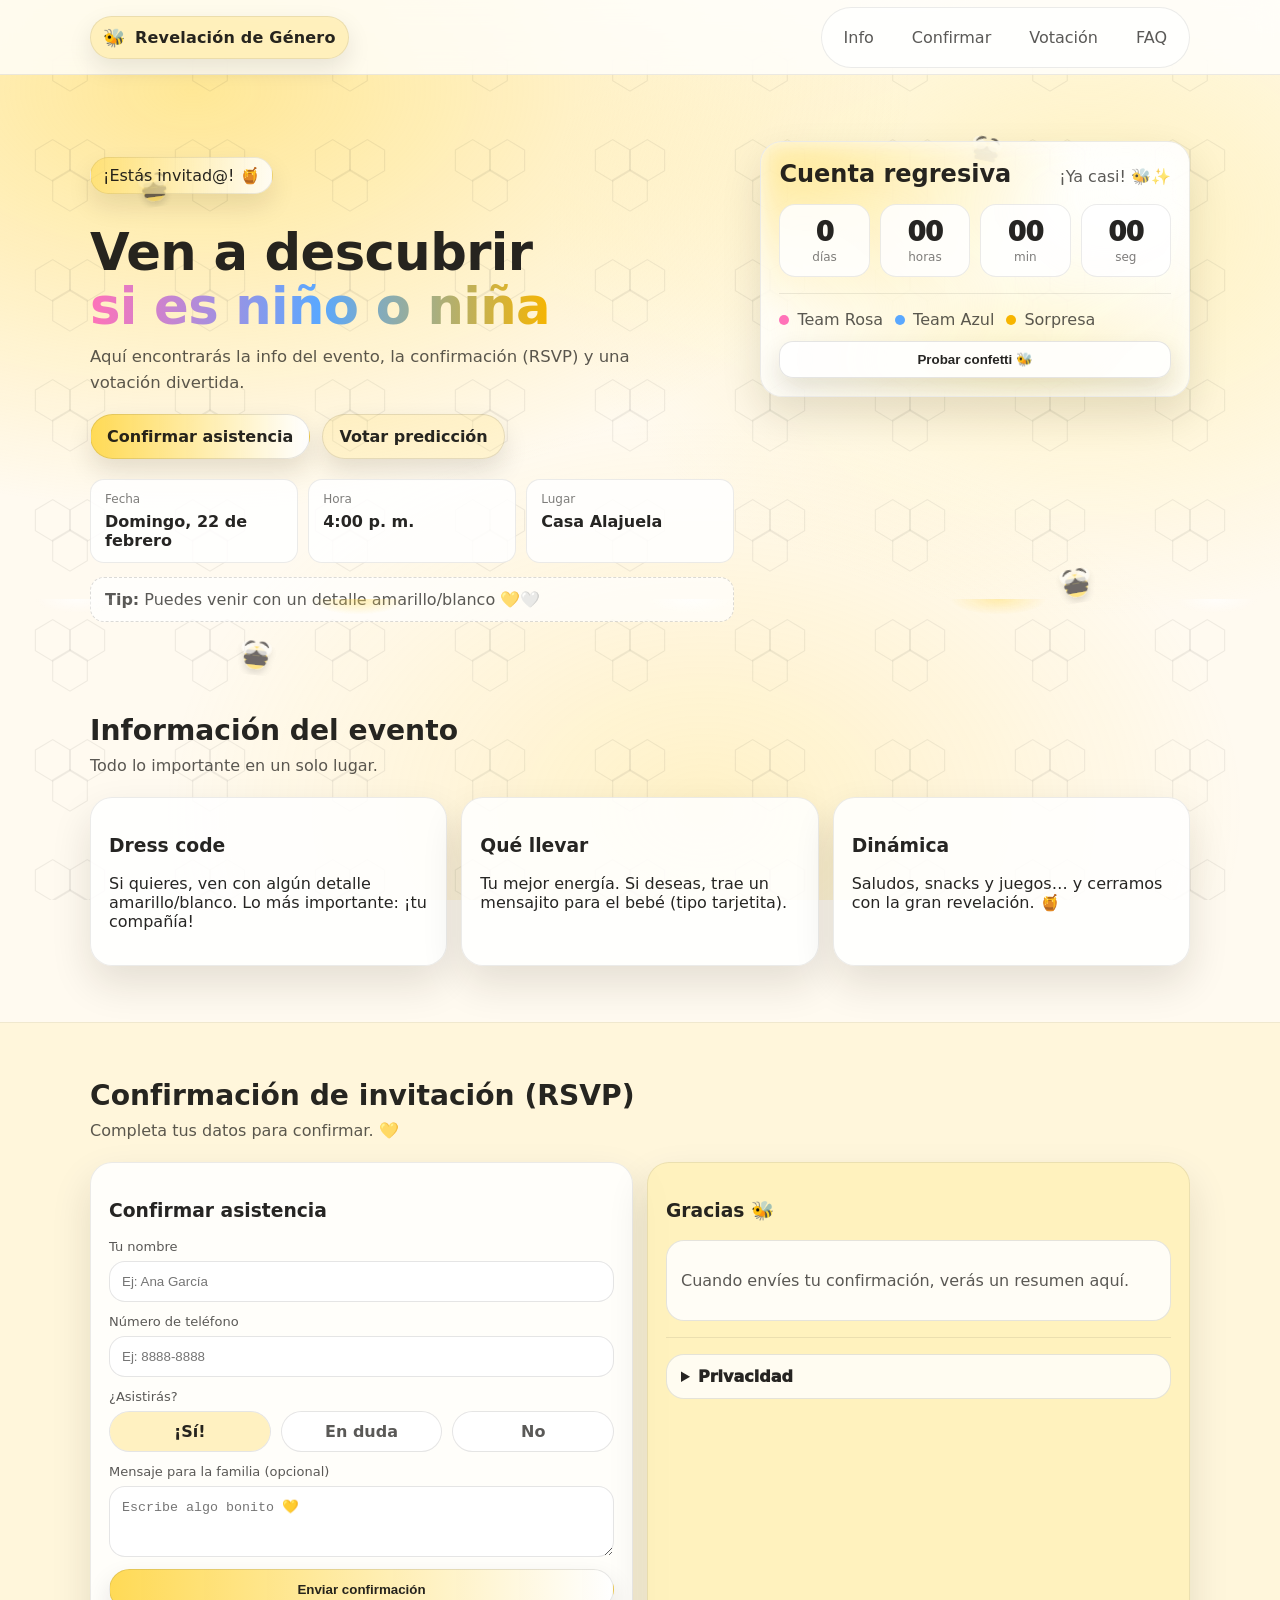
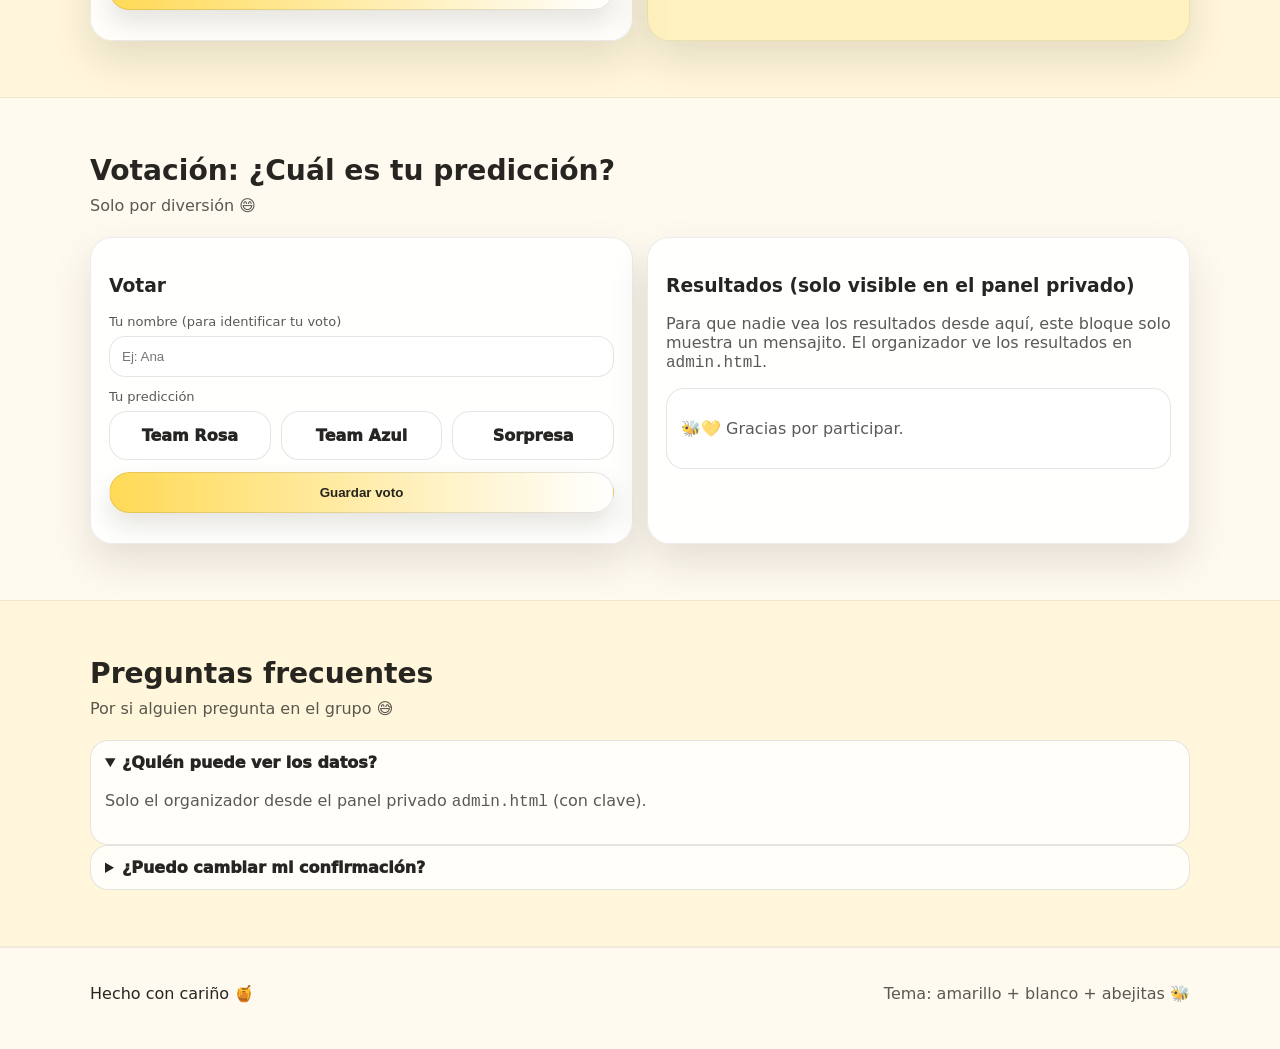
==== index.html @ 45ffe8d9 "1" ====
<!doctype html>
<html lang="es">
<head>
  <meta charset="utf-8" />
  <meta name="viewport" content="width=device-width, initial-scale=1" />
  <title>Revelación de Género 🐝</title>
  <meta name="description" content="Invitación, información, confirmación (RSVP) y votación para la revelación de género." />
  <link rel="stylesheet" href="css/styles.css" />
  <meta name="theme-color" content="#FFD84D" />
</head>
<body>
  <div class="bg" aria-hidden="true">
    <div class="bg__honey"></div>
    <div class="bg__pattern"></div>
    <div class="bg__bees">
      <span class="bee bee--1" aria-hidden="true"></span>
      <span class="bee bee--2" aria-hidden="true"></span>
      <span class="bee bee--3" aria-hidden="true"></span>
      <span class="bee bee--4" aria-hidden="true"></span>
    </div>
  </div>

  <header class="topbar">
    <div class="container topbar__inner">
      <a class="brand" href="#inicio" aria-label="Ir al inicio">
        <span class="brand__mark">🐝</span>
        <span class="brand__text">Revelación de Género</span>
      </a>

      <nav class="nav">
        <a href="#info">Info</a>
        <a href="#rsvp">Confirmar</a>
        <a href="#vota">Votación</a>
        <a href="#preguntas">FAQ</a>
      </nav>

      <button class="icon-btn" id="menuBtn" aria-label="Abrir menú" aria-expanded="false">
        <span class="icon-btn__bar"></span>
        <span class="icon-btn__bar"></span>
        <span class="icon-btn__bar"></span>
      </button>
    </div>

    <div class="mobile-nav" id="mobileNav" hidden>
      <div class="container mobile-nav__inner">
        <a href="#info">Info</a>
        <a href="#rsvp">Confirmar</a>
        <a href="#vota">Votación</a>
        <a href="#preguntas">FAQ</a>
      </div>
    </div>
  </header>

  <main id="inicio">
    <section class="hero">
      <div class="container hero__grid">
        <div class="hero__copy">
          <p class="pill">¡Estás invitad@! 🍯</p>
          <h1 class="hero__title">Ven a descubrir<br><span class="gradient">si es niño o niña</span></h1>
          <p class="hero__subtitle">
            Aquí encontrarás la info del evento, la confirmación (RSVP) y una votación divertida.
          </p>

          <div class="hero__cta">
            <a class="btn btn--primary" href="#rsvp">Confirmar asistencia</a>
            <a class="btn btn--ghost" href="#vota">Votar predicción</a>
          </div>

          <div class="hero__stats" role="list">
            <div class="stat" role="listitem">
              <span class="stat__label">Fecha</span>
              <span class="stat__value" id="evtFecha">Domingo, 22 de febrero</span>
            </div>
            <div class="stat" role="listitem">
              <span class="stat__label">Hora</span>
              <span class="stat__value" id="evtHora">4:00 p. m.</span>
            </div>
            <div class="stat" role="listitem">
              <span class="stat__label">Lugar</span>
              <span class="stat__value" id="evtLugar">Casa Alajuela</span>
            </div>
          </div>

          <div class="note">
            <strong>Tip:</strong> Puedes venir con un detalle amarillo/blanco 💛🤍
          </div>
        </div>

        <div class="hero__card" aria-label="Tarjeta de cuenta regresiva">
          <div class="card card--glow">
            <div class="card__top">
              <h2 class="card__title">Cuenta regresiva</h2>
              <p class="card__muted">¡Ya casi! 🐝✨</p>
            </div>

            <div class="countdown" id="countdown" aria-live="polite">
              <div class="cd">
                <span class="cd__num" id="cdDays">--</span>
                <span class="cd__lbl">días</span>
              </div>
              <div class="cd">
                <span class="cd__num" id="cdHours">--</span>
                <span class="cd__lbl">horas</span>
              </div>
              <div class="cd">
                <span class="cd__num" id="cdMins">--</span>
                <span class="cd__lbl">min</span>
              </div>
              <div class="cd">
                <span class="cd__num" id="cdSecs">--</span>
                <span class="cd__lbl">seg</span>
              </div>
            </div>

            <div class="divider"></div>

            <div class="mini">
              <div class="mini__item">
                <span class="mini__dot mini__dot--pink"></span>
                <span>Team Rosa</span>
              </div>
              <div class="mini__item">
                <span class="mini__dot mini__dot--blue"></span>
                <span>Team Azul</span>
              </div>
              <div class="mini__item">
                <span class="mini__dot mini__dot--gold"></span>
                <span>Sorpresa</span>
              </div>
            </div>

            <button class="btn btn--tiny" id="confettiBtn" type="button">Probar confetti 🐝</button>
          </div>
        </div>
      </div>

      <div class="wave" aria-hidden="true"></div>
    </section>

    <section class="section" id="info">
      <div class="container">
        <div class="section__head">
          <h2>Información del evento</h2>
          <p>Todo lo importante en un solo lugar.</p>
        </div>

        <div class="grid-3">
          <article class="card">
            <h3>Dress code</h3>
            <p>Si quieres, ven con algún detalle amarillo/blanco. Lo más importante: ¡tu compañía!</p>
          </article>

          <article class="card">
            <h3>Qué llevar</h3>
            <p>Tu mejor energía. Si deseas, trae un mensajito para el bebé (tipo tarjetita).</p>
          </article>

          <article class="card">
            <h3>Dinámica</h3>
            <p>Saludos, snacks y juegos… y cerramos con la gran revelación. 🍯</p>
          </article>
        </div>
      </div>
    </section>

    <section class="section section--soft" id="rsvp">
      <div class="container">
        <div class="section__head">
          <h2>Confirmación de invitación (RSVP)</h2>
          <p>Completa tus datos para confirmar. 💛</p>
        </div>

        <div class="grid-2">
          <div class="card">
            <h3>Confirmar asistencia</h3>

            <form class="form" id="rsvpForm">
              <label class="field">
                <span>Tu nombre</span>
                <input type="text" id="guestName" placeholder="Ej: Ana García" autocomplete="name" required />
              </label>

              <label class="field">
                <span>Número de teléfono</span>
                <input type="tel" id="guestPhone" placeholder="Ej: 8888-8888" autocomplete="tel" required />
              </label>

              <div class="field">
                <span>¿Asistirás?</span>
                <div class="segmented" role="group" aria-label="Confirmación">
                  <label class="segmented__item">
                    <input type="radio" name="attend" value="si" checked />
                    <span>¡Sí!</span>
                  </label>
                  <label class="segmented__item">
                    <input type="radio" name="attend" value="talvez" />
                    <span>En duda</span>
                  </label>
                  <label class="segmented__item">
                    <input type="radio" name="attend" value="no" />
                    <span>No</span>
                  </label>
                </div>
              </div>

              <label class="field">
                <span>Mensaje para la familia (opcional)</span>
                <textarea id="message" rows="3" placeholder="Escribe algo bonito 💛"></textarea>
              </label>

              <button class="btn btn--primary" type="submit">Enviar confirmación</button>
              <p class="form__hint" id="rsvpHint" role="status" aria-live="polite"></p>
            </form>
          </div>

          <div class="card card--highlight">
            <h3>Gracias 🐝</h3>
            <div class="status" id="thanksBox">
              <p class="muted">Cuando envíes tu confirmación, verás un resumen aquí.</p>
            </div>

            <div class="divider"></div>

            <details class="details">
              <summary>Privacidad</summary>
              <p>
                Esta página está hecha para que confirmes rápido. Los datos se guardan para el organizador.
                (El panel privado está en <code>admin.html</code>).
              </p>
            </details>
          </div>
        </div>

      </div>
    </section>

    <section class="section" id="vota">
      <div class="container">
        <div class="section__head">
          <h2>Votación: ¿Cuál es tu predicción?</h2>
          <p>Solo por diversión 😄</p>
        </div>

        <div class="grid-2">
          <div class="card">
            <h3>Votar</h3>
            <form class="form" id="voteForm">
              <label class="field">
                <span>Tu nombre (para identificar tu voto)</span>
                <input type="text" id="voteName" placeholder="Ej: Ana" autocomplete="name" required />
              </label>

              <div class="field">
                <span>Tu predicción</span>
                <div class="choices">
                  <label class="choice choice--pink">
                    <input type="radio" name="vote" value="rosa" required />
                    <span>Team Rosa</span>
                  </label>
                  <label class="choice choice--blue">
                    <input type="radio" name="vote" value="azul" />
                    <span>Team Azul</span>
                  </label>
                  <label class="choice choice--gold">
                    <input type="radio" name="vote" value="sorpresa" />
                    <span>Sorpresa</span>
                  </label>
                </div>
              </div>

              <button class="btn btn--primary" type="submit">Guardar voto</button>
              <p class="form__hint" id="voteHint" role="status" aria-live="polite"></p>
            </form>
          </div>

          <div class="card">
            <h3>Resultados (solo visible en el panel privado)</h3>
            <p class="muted">
              Para que nadie vea los resultados desde aquí, este bloque solo muestra un mensajito.
              El organizador ve los resultados en <code>admin.html</code>.
            </p>
            <div class="status">
              <p class="muted">🐝💛 Gracias por participar.</p>
            </div>
          </div>
        </div>

      </div>
    </section>

    <section class="section section--soft" id="preguntas">
      <div class="container">
        <div class="section__head">
          <h2>Preguntas frecuentes</h2>
          <p>Por si alguien pregunta en el grupo 😅</p>
        </div>

        <div class="faq">
          <details class="details" open>
            <summary>¿Quién puede ver los datos?</summary>
            <p>Solo el organizador desde el panel privado <code>admin.html</code> (con clave).</p>
          </details>

          <details class="details">
            <summary>¿Puedo cambiar mi confirmación?</summary>
            <p>Sí. Si envías otra vez, se actualizará tu registro (por teléfono).</p>
          </details>
        </div>
      </div>
    </section>

    <footer class="footer">
      <div class="container footer__inner">
        <p>Hecho con cariño 🍯</p>
        <p class="muted">Tema: amarillo + blanco + abejitas 🐝</p>
      </div>
    </footer>

  </main>

  <script src="js/app.js"></script>
</body>
</html>
---- css/styles.css ----
/* ---------------------------
   Revelación de Género 🐝
   Tema: amarillo + blanco + abejitas
   --------------------------- */

:root{
  --bg: #fffaf0;
  --surface: rgba(255, 255, 255, .75);
  --surface-2: rgba(255, 255, 255, .92);
  --stroke: rgba(0,0,0,.08);

  --text: rgba(20,18,16,.92);
  --muted: rgba(20,18,16,.70);
  --muted-2: rgba(20,18,16,.55);

  --honey: #FFD84D;
  --honey-2: #FFEEA6;
  --ink: #231f20;
  --cream: #ffffff;

  --pink: #ff72b8;
  --blue: #5aa8ff;
  --gold: #f7b500;

  --shadow: 0 18px 40px rgba(31, 24, 10, .12);
  --radius: 22px;
  --radius-sm: 14px;

  --container: 1100px;

  --focus: 0 0 0 4px rgba(247, 181, 0, .25);
}

*{box-sizing:border-box}
html,body{height:100%}
body{
  margin:0;
  font-family: ui-sans-serif, system-ui, -apple-system, Segoe UI, Roboto, Arial, "Noto Sans", "Helvetica Neue", sans-serif;
  color: var(--text);
  background: var(--bg);
  overflow-x:hidden;
}

/* Fondo */
.bg{position:fixed; inset:0; pointer-events:none; z-index:-1}
.bg__honey{
  position:absolute; inset:0;
  background:
    radial-gradient(1200px 700px at 15% 10%, rgba(255,216,77,.55), transparent 60%),
    radial-gradient(900px 650px at 85% 25%, rgba(255,238,166,.65), transparent 60%),
    radial-gradient(900px 650px at 55% 90%, rgba(255,216,77,.25), transparent 60%);
}
.bg__pattern{
  position:absolute; inset:0;
  opacity: .28;
  background-image: url("data:image/svg+xml,%3Csvg xmlns='http://www.w3.org/2000/svg' width='120' height='104' viewBox='0 0 120 104'%3E%3Cg fill='none' stroke='%23000000' stroke-opacity='.22'%3E%3Cpath d='M30 26l15-9 15 9v18l-15 9-15-9z'/%3E%3Cpath d='M60 26l15-9 15 9v18l-15 9-15-9z'/%3E%3Cpath d='M45 52l15-9 15 9v18l-15 9-15-9z'/%3E%3C/g%3E%3C/svg%3E");
  background-size: 140px 120px;
}
.bg__bees{
  position:absolute; inset:0;
  opacity: .65;
}
.bee{
  position:absolute;
  width: 52px; height: 52px;
  background-image: url("data:image/svg+xml,%3Csvg xmlns='http://www.w3.org/2000/svg' width='64' height='64' viewBox='0 0 64 64'%3E%3Cdefs%3E%3Cfilter id='s' x='-20%25' y='-20%25' width='140%25' height='140%25'%3E%3CfeDropShadow dx='0' dy='6' stdDeviation='4' flood-color='%23000000' flood-opacity='.18'/%3E%3C/filter%3E%3C/defs%3E%3Cg filter='url(%23s)'%3E%3Ccircle cx='32' cy='34' r='14' fill='%23FFD84D'/%3E%3Cpath d='M20 34h24' stroke='%23231F20' stroke-width='6' stroke-linecap='round'/%3E%3Cpath d='M22 28h20' stroke='%23231F20' stroke-width='6' stroke-linecap='round'/%3E%3Cpath d='M22 40h20' stroke='%23231F20' stroke-width='6' stroke-linecap='round'/%3E%3Ccircle cx='26' cy='30' r='2.2' fill='%23231F20'/%3E%3Ccircle cx='38' cy='30' r='2.2' fill='%23231F20'/%3E%3Cpath d='M38 18c6-7 14-2 12 6-2 8-14 9-18-1' fill='%23ffffff' fill-opacity='.75'/%3E%3Cpath d='M26 18c-6-7-14-2-12 6 2 8 14 9 18-1' fill='%23ffffff' fill-opacity='.75'/%3E%3Cpath d='M18 20c2-4 6-6 10-5' stroke='%23231F20' stroke-width='2' stroke-linecap='round'/%3E%3Cpath d='M46 20c-2-4-6-6-10-5' stroke='%23231F20' stroke-width='2' stroke-linecap='round'/%3E%3C/g%3E%3C/svg%3E");
  background-size: contain;
  background-repeat:no-repeat;
  animation: floaty 10s ease-in-out infinite;
}
.bee--1{left: 10%; top: 18%; transform: rotate(-8deg); animation-duration: 11s}
.bee--2{left: 75%; top: 14%; transform: rotate(12deg); animation-duration: 12.5s}
.bee--3{left: 82%; top: 62%; transform: rotate(-10deg); animation-duration: 13.5s}
.bee--4{left: 18%; top: 70%; transform: rotate(6deg); animation-duration: 14.2s}
@keyframes floaty{
  0%,100%{transform: translateY(0) translateX(0) rotate(0deg)}
  50%{transform: translateY(-18px) translateX(10px) rotate(6deg)}
}

a{color:inherit; text-decoration:none}
code{font-family: ui-monospace, SFMono-Regular, Menlo, Monaco, Consolas, "Liberation Mono", "Courier New", monospace}

.container{
  width:min(var(--container), calc(100% - 40px));
  margin:0 auto;
}

.topbar{
  position: sticky;
  top:0;
  z-index:50;
  background: rgba(255, 255, 255, .78);
  backdrop-filter: blur(14px);
  border-bottom: 1px solid var(--stroke);
}
.topbar__inner{
  height: 74px;
  display:flex;
  align-items:center;
  justify-content:space-between;
  gap: 16px;
}

.brand{
  display:flex; align-items:center; gap:10px;
  padding: 10px 12px;
  border-radius: 999px;
  background: rgba(255, 216, 77, .30);
  border: 1px solid rgba(0,0,0,.08);
  box-shadow: 0 10px 24px rgba(31, 24, 10, .10);
}
.brand__mark{font-size: 18px}
.brand__text{font-weight: 800; letter-spacing: .2px}

.nav{
  display:flex;
  gap: 14px;
  padding: 10px;
  border-radius: 999px;
  background: rgba(255, 255, 255, .75);
  border: 1px solid rgba(0,0,0,.08);
}
.nav a{
  padding: 10px 12px;
  border-radius: 999px;
  color: var(--muted);
  transition: .18s ease;
}
.nav a:hover{color: var(--text); background: rgba(255,216,77,.22);}

.icon-btn{
  display:none;
  width: 44px; height: 44px;
  border-radius: 12px;
  border: 1px solid rgba(0,0,0,.10);
  background: rgba(255,255,255,.85);
  cursor:pointer;
  align-items:center; justify-content:center;
  gap: 5px;
}
.icon-btn:focus-visible{outline:none; box-shadow: var(--focus);}
.icon-btn__bar{display:block; width:18px; height:2px; background: rgba(0,0,0,.65); border-radius: 9px;}

.mobile-nav{
  border-top: 1px solid var(--stroke);
  background: rgba(255, 255, 255, .86);
}
.mobile-nav__inner{
  display:grid;
  gap: 10px;
  padding: 14px 0 18px;
}
.mobile-nav__inner a{
  padding: 12px 14px;
  border-radius: 14px;
  border: 1px solid rgba(0,0,0,.08);
  background: rgba(255,216,77,.18);
  color: var(--muted);
}

.hero{position:relative; padding: 66px 0 36px;}
.hero__grid{
  display:grid;
  grid-template-columns: 1.2fr .8fr;
  gap: 26px;
  align-items: start;
}
.pill{
  display:inline-flex;
  align-items:center;
  gap: 8px;
  padding: 8px 12px;
  border-radius: 999px;
  background: linear-gradient(90deg, rgba(255,216,77,.55), rgba(255,255,255,.85));
  border: 1px solid rgba(0,0,0,.08);
  box-shadow: 0 12px 26px rgba(31, 24, 10, .10);
  width: fit-content;
}
.hero__title{
  margin: 16px 0 10px;
  font-size: clamp(34px, 4vw, 56px);
  line-height: 1.05;
  letter-spacing: -0.6px;
}
.gradient{
  background: linear-gradient(90deg, #ff72b8, #5aa8ff, #f7b500);
  -webkit-background-clip:text;
  background-clip:text;
  color: transparent;
}
.hero__subtitle{
  margin: 0 0 18px;
  color: var(--muted);
  max-width: 55ch;
  font-size: 16.5px;
  line-height: 1.6;
}

.hero__cta{
  display:flex;
  gap: 12px;
  flex-wrap: wrap;
  margin: 18px 0 20px;
}

.btn{
  display:inline-flex;
  align-items:center;
  justify-content:center;
  gap: 10px;
  padding: 12px 16px;
  border-radius: 999px;
  border: 1px solid rgba(0,0,0,.10);
  background: rgba(255,255,255,.88);
  color: var(--text);
  cursor:pointer;
  transition: transform .15s ease, background .15s ease, border-color .15s ease;
  box-shadow: 0 12px 26px rgba(31, 24, 10, .12);
  font-weight: 750;
}
.btn:hover{transform: translateY(-1px); background: rgba(255,255,255,.95);}
.btn:active{transform: translateY(0px);}
.btn:focus-visible{outline:none; box-shadow: var(--focus);}

.btn--primary{
  background: linear-gradient(90deg, rgba(255,216,77,.95), rgba(255,255,255,.98));
  border-color: rgba(0,0,0,.10);
}
.btn--ghost{background: rgba(255, 216, 77, .18);}
.btn--tiny{
  margin-top: 12px;
  padding: 10px 12px;
  border-radius: 14px;
  width: 100%;
  justify-content:center;
  font-weight: 800;
}
.muted{color: var(--muted)}
.tiny{font-size: 12px; color: var(--muted-2)}

.hero__stats{
  display:grid;
  grid-template-columns: repeat(3, minmax(0,1fr));
  gap: 10px;
  margin-top: 14px;
}
.stat{
  padding: 12px 14px;
  border-radius: var(--radius-sm);
  background: rgba(255,255,255,.85);
  border: 1px solid rgba(0,0,0,.08);
}
.stat__label{display:block; font-size: 12px; color: var(--muted-2); margin-bottom: 6px}
.stat__value{font-weight: 900}

.note{
  margin-top: 14px;
  padding: 12px 14px;
  border-radius: var(--radius-sm);
  border: 1px dashed rgba(0,0,0,.14);
  background: rgba(255,255,255,.70);
  color: var(--muted);
}

.card{
  padding: 18px 18px;
  border-radius: var(--radius);
  background: rgba(255,255,255,.86);
  border: 1px solid rgba(0,0,0,.08);
  box-shadow: var(--shadow);
}
.card--glow{
  position:relative;
  overflow:hidden;
}
.card--glow::before{
  content:"";
  position:absolute;
  inset:-2px;
  background: radial-gradient(500px 280px at 10% 10%, rgba(255,216,77,.55), transparent 55%),
              radial-gradient(500px 280px at 85% 20%, rgba(255,255,255,.75), transparent 60%),
              radial-gradient(500px 280px at 60% 85%, rgba(255,238,166,.55), transparent 60%);
  filter: blur(12px);
  opacity: .95;
}
.card--glow > *{position:relative}
.card--highlight{background: rgba(255, 238, 166, .55);}
.card--flat{box-shadow:none}

.card__top{display:flex; justify-content:space-between; align-items:baseline; gap: 10px}
.card__title{margin:0}
.card__muted{margin:0; color: var(--muted)}

.countdown{
  display:grid;
  grid-template-columns: repeat(4, minmax(0,1fr));
  gap: 10px;
  margin-top: 16px;
}
.cd{
  padding: 12px 12px;
  border-radius: 16px;
  border: 1px solid rgba(0,0,0,.08);
  background: rgba(255,255,255,.85);
  text-align:center;
}
.cd__num{display:block; font-size: 26px; font-weight: 950; letter-spacing:-.5px}
.cd__lbl{display:block; font-size: 12px; color: var(--muted-2); margin-top: 3px}

.divider{
  height: 1px;
  background: rgba(0,0,0,.08);
  margin: 16px 0;
}

.mini{display:flex; gap: 12px; flex-wrap:wrap}
.mini__item{display:flex; align-items:center; gap: 8px; color: var(--muted)}
.mini__dot{width:10px; height:10px; border-radius:999px; display:inline-block}
.mini__dot--pink{background: var(--pink)}
.mini__dot--blue{background: var(--blue)}
.mini__dot--gold{background: var(--gold)}

.wave{
  position:absolute;
  left:0; right:0; bottom:-1px;
  height: 60px;
  background:
    radial-gradient(70px 24px at 6% 0%, rgba(255,255,255,.75), transparent 60%),
    radial-gradient(80px 26px at 28% 0%, rgba(255,216,77,.45), transparent 60%),
    radial-gradient(70px 24px at 54% 0%, rgba(255,255,255,.75), transparent 60%),
    radial-gradient(80px 26px at 78% 0%, rgba(255,216,77,.40), transparent 60%),
    radial-gradient(70px 24px at 95% 0%, rgba(255,255,255,.75), transparent 60%);
  opacity: .95;
}

.section{padding: 56px 0}
.section--soft{
  background: rgba(255,216,77,.12);
  border-top: 1px solid rgba(0,0,0,.06);
  border-bottom: 1px solid rgba(0,0,0,.06);
}
.section__head{margin-bottom: 18px;}
.section__head h2{margin:0 0 6px; font-size: clamp(22px, 2.2vw, 30px)}
.section__head p{margin:0; color: var(--muted); line-height:1.6}

.grid-3{
  display:grid;
  grid-template-columns: repeat(3, minmax(0,1fr));
  gap: 14px;
  margin-top: 18px;
}
.grid-2{
  display:grid;
  grid-template-columns: 1fr 1fr;
  gap: 14px;
  margin-top: 18px;
}

.timeline{
  margin-top: 16px;
  display:grid;
  gap: 10px;
}
.timeline__item{
  display:grid;
  grid-template-columns: 110px 1fr;
  gap: 12px;
  padding: 14px 16px;
  border-radius: 18px;
  background: rgba(255,255,255,.85);
  border: 1px solid rgba(0,0,0,.08);
}
.timeline__time{font-weight: 950;}
.timeline__body h4{margin:0 0 4px}
.timeline__body p{margin:0; color: var(--muted)}

.form{display:grid; gap: 12px; margin-top: 10px}
.field{display:grid; gap: 7px}
.field > span{font-size: 13px; color: var(--muted)}
input, textarea{
  width: 100%;
  padding: 12px 12px;
  border-radius: 16px;
  border: 1px solid rgba(0,0,0,.10);
  background: rgba(255,255,255,.92);
  color: var(--text);
  outline: none;
}
input:focus, textarea:focus{box-shadow: var(--focus); border-color: rgba(247,181,0,.55)}
textarea{resize: vertical}

.segmented{display:flex; gap: 10px; flex-wrap: wrap;}
.segmented__item{
  flex: 1 1 120px;
  border-radius: 999px;
  border: 1px solid rgba(0,0,0,.10);
  background: rgba(255,255,255,.88);
  overflow:hidden;
  cursor:pointer;
}
.segmented__item input{display:none}
.segmented__item span{
  display:block;
  padding: 10px 12px;
  text-align:center;
  color: var(--muted);
  font-weight: 800;
}
.segmented__item input:checked + span{
  color: var(--text);
  background: rgba(255,216,77,.35);
}

.form__hint{margin: 0; font-size: 13px; color: var(--muted)}
.form__hint.ok{color: #1c7c3a}
.form__hint.bad{color: #b42318}

.status{
  padding: 14px 14px;
  border-radius: 18px;
  border: 1px solid rgba(0,0,0,.10);
  background: rgba(255,255,255,.85);
}
.status strong{display:inline-block; margin-right: 8px}

.details{
  border-radius: 18px;
  border: 1px solid rgba(0,0,0,.10);
  background: rgba(255,255,255,.78);
  padding: 12px 14px;
}
.details summary{cursor:pointer; font-weight: 950;}
.details p{color: var(--muted); line-height: 1.6}

.choices{
  display:grid;
  grid-template-columns: repeat(3, minmax(0,1fr));
  gap: 10px;
}
.choice{
  border-radius: 18px;
  border: 1px solid rgba(0,0,0,.10);
  background: rgba(255,255,255,.90);
  overflow:hidden;
  cursor:pointer;
}
.choice input{display:none}
.choice span{
  display:block;
  padding: 14px 12px;
  text-align:center;
  font-weight: 950;
}
.choice--pink input:checked + span{background: rgba(255,114,184,.22)}
.choice--blue input:checked + span{background: rgba(90,168,255,.22)}
.choice--gold input:checked + span{background: rgba(255,216,77,.35)}

.results{display:grid; gap: 12px; margin-top: 14px}
.bar__head{display:flex; justify-content:space-between; align-items:center; margin-bottom: 6px}
.bar__track{
  height: 12px;
  border-radius: 999px;
  background: rgba(0,0,0,.06);
  overflow:hidden;
  border: 1px solid rgba(0,0,0,.08);
}
.bar__fill{height: 100%; width: 0%; border-radius: 999px}
#bPink{background: rgba(255,114,184,.85)}
#bBlue{background: rgba(90,168,255,.85)}
#bGold{background: rgba(247,181,0,.85)}

.row{display:flex; gap: 10px; align-items:center; margin-top: 10px; flex-wrap:wrap}
.footer{
  padding: 36px 0 46px;
  border-top: 1px solid rgba(0,0,0,.06);
}
.footer__inner{display:flex; justify-content:space-between; gap: 12px; flex-wrap:wrap}
.footer p{margin:0}

/* Modal */
.modal{
  border: none;
  padding: 0;
  background: transparent;
  width: min(980px, calc(100% - 24px));
}
.modal::backdrop{
  background: rgba(25, 20, 10, .38);
  backdrop-filter: blur(10px);
}
.modal__card{
  border-radius: 24px;
  border: 1px solid rgba(0,0,0,.10);
  background: rgba(255,255,255,.92);
  box-shadow: 0 30px 80px rgba(31, 24, 10, .18);
  overflow:hidden;
}
.modal__head{
  display:flex;
  justify-content:space-between;
  align-items:center;
  padding: 16px 18px;
  border-bottom: 1px solid rgba(0,0,0,.08);
}
.modal__head h3{margin:0}
.modal__body{padding: 14px 18px 18px; display:grid; gap: 12px}

.icon-btn--x{display:inline-flex}
.icon-btn--x span{
  display:block;
  position:absolute;
  width: 18px;
  height: 2px;
  background: rgba(0,0,0,.70);
  border-radius: 999px;
}
.icon-btn--x span:first-child{transform: rotate(45deg)}
.icon-btn--x span:last-child{transform: rotate(-45deg)}
.icon-btn--x{position:relative}

.kpis{
  display:grid;
  grid-template-columns: repeat(3, minmax(0,1fr));
  gap: 10px;
}
.kpi{
  padding: 12px 12px;
  border-radius: 16px;
  border: 1px solid rgba(0,0,0,.08);
  background: rgba(255,216,77,.18);
}
.kpi span{display:block; color: var(--muted-2); font-size: 12px; margin-bottom: 6px}
.kpi strong{font-size: 22px}

.table-wrap{overflow:auto; border-radius: 18px; border: 1px solid rgba(0,0,0,.08)}
.table{
  width: 100%;
  border-collapse: collapse;
  min-width: 760px;
  background: rgba(255,255,255,.88);
}
.table th, .table td{
  padding: 10px 10px;
  border-bottom: 1px solid rgba(0,0,0,.06);
  text-align:left;
  vertical-align: top;
}
.table th{color: rgba(0,0,0,.65); font-size: 12px; text-transform: uppercase; letter-spacing: .5px}
.table td{color: rgba(0,0,0,.78); font-size: 13px}
.table tr:hover td{background: rgba(255,216,77,.14)}

/* Confetti */
.confetti{
  position: fixed;
  top: -12px;
  width: 10px;
  height: 16px;
  border-radius: 3px;
  pointer-events:none;
  z-index: 9999;
  animation: fall 1.8s linear forwards;
  opacity: .95;
}
@keyframes fall{
  to{
    transform: translateY(calc(100vh + 30px)) rotate(540deg);
    opacity: .85;
  }
}

/* Responsive */
@media (max-width: 920px){
  .hero__grid{grid-template-columns: 1fr; }
  .nav{display:none}
  .icon-btn{display:flex}
  .grid-3{grid-template-columns: 1fr}
  .grid-2{grid-template-columns: 1fr}
  .choices{grid-template-columns: 1fr}
  .timeline__item{grid-template-columns: 1fr}
  .hero__stats{grid-template-columns: 1fr; }
  .kpis{grid-template-columns: 1fr}
}
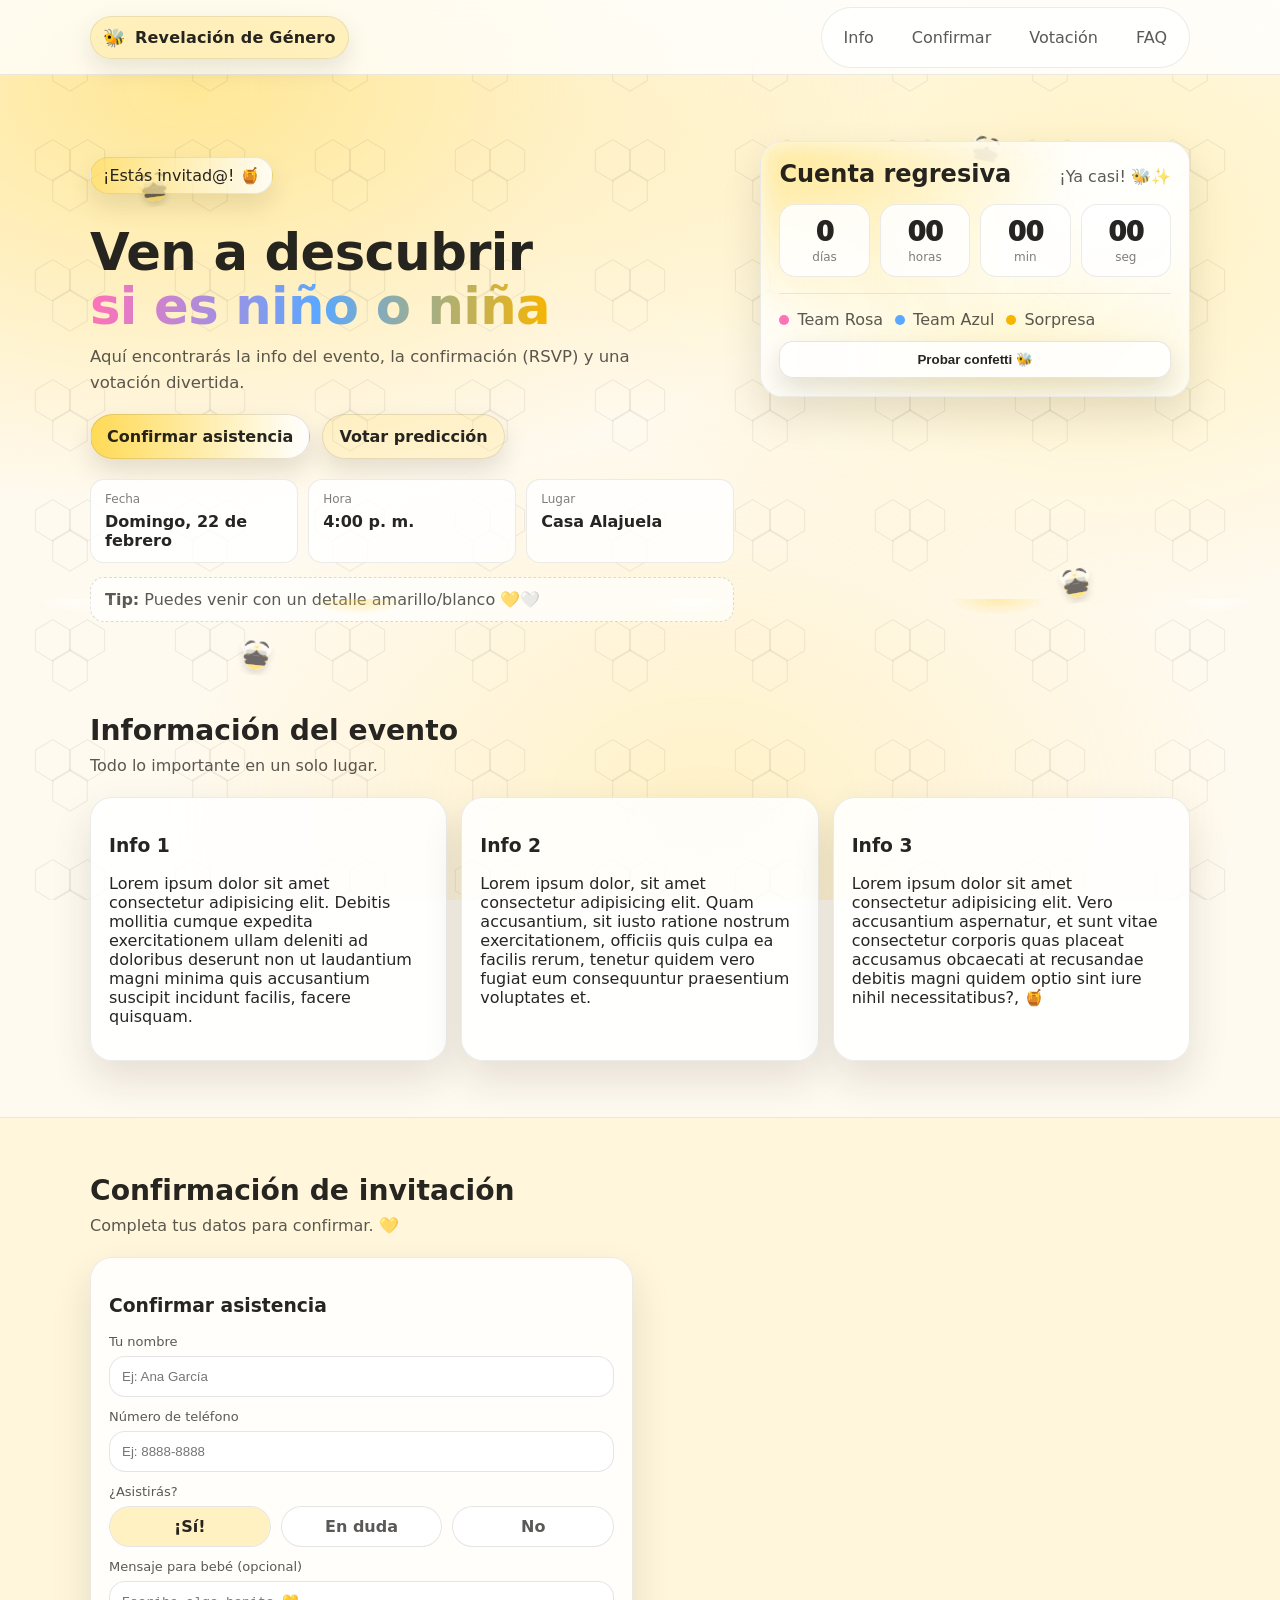
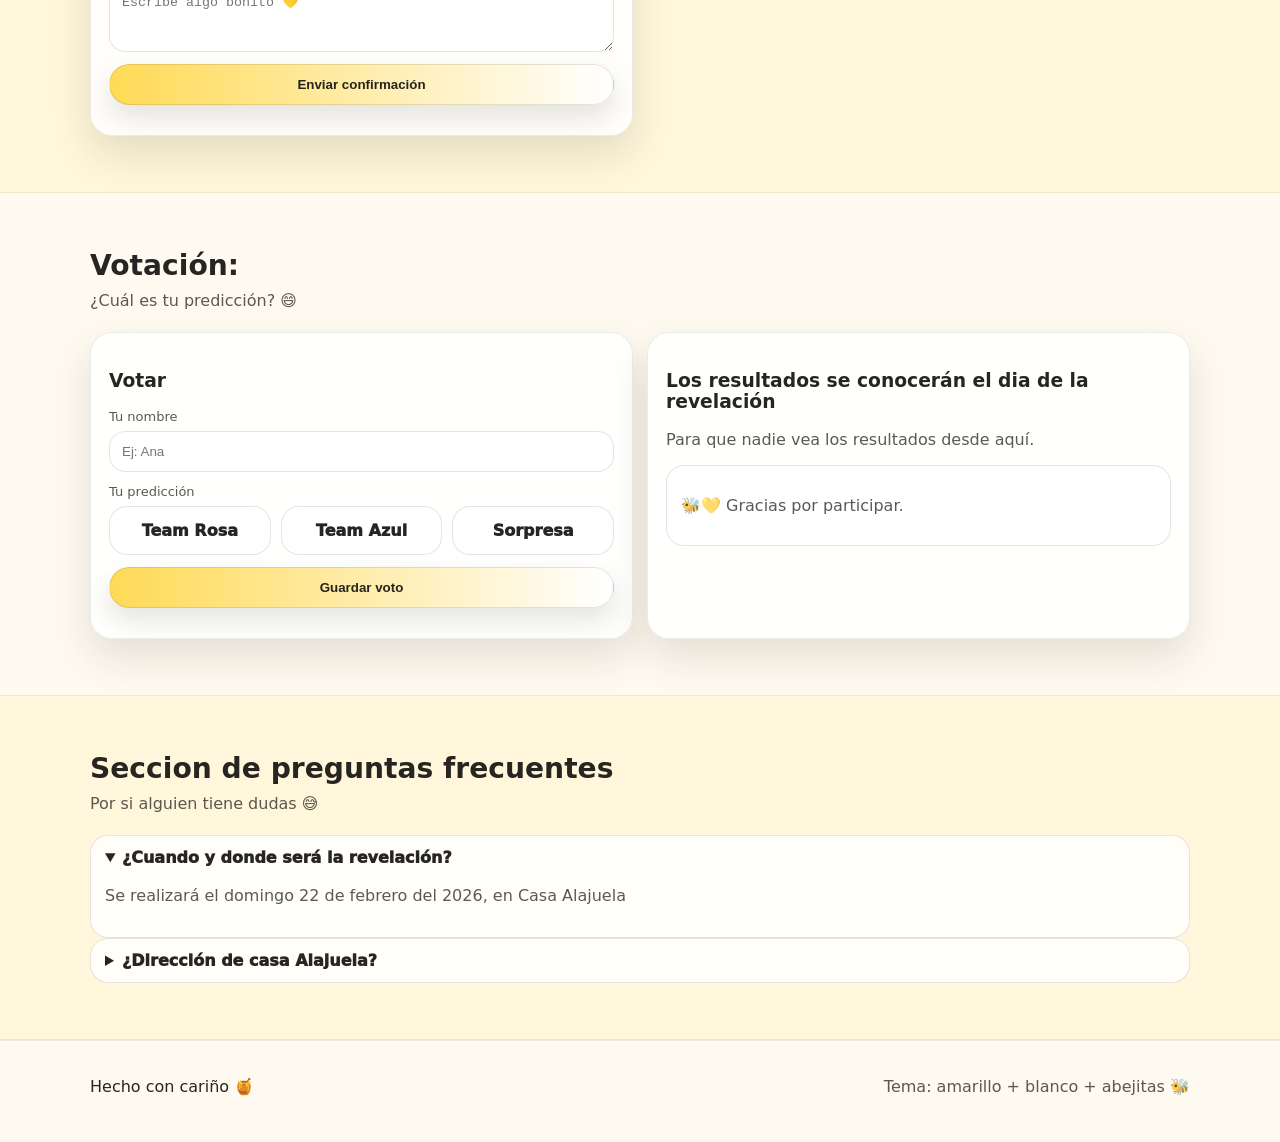
==== commit 9508c699: "No admin" ====
--- a/index.html
+++ b/index.html
@@ -41,14 +41,6 @@
       </button>
     </div>
 
-    <div class="mobile-nav" id="mobileNav" hidden>
-      <div class="container mobile-nav__inner">
-        <a href="#info">Info</a>
-        <a href="#rsvp">Confirmar</a>
-        <a href="#vota">Votación</a>
-        <a href="#preguntas">FAQ</a>
-      </div>
-    </div>
   </header>
 
   <main id="inicio">
@@ -146,18 +138,18 @@
 
         <div class="grid-3">
           <article class="card">
-            <h3>Dress code</h3>
-            <p>Si quieres, ven con algún detalle amarillo/blanco. Lo más importante: ¡tu compañía!</p>
+            <h3>Info 1</h3>
+            <p>Lorem ipsum dolor sit amet consectetur adipisicing elit. Debitis mollitia cumque expedita exercitationem ullam deleniti ad doloribus deserunt non ut laudantium magni minima quis accusantium suscipit incidunt facilis, facere quisquam.</p>
           </article>
 
           <article class="card">
-            <h3>Qué llevar</h3>
-            <p>Tu mejor energía. Si deseas, trae un mensajito para el bebé (tipo tarjetita).</p>
+            <h3>Info 2</h3>
+            <p>Lorem ipsum dolor, sit amet consectetur adipisicing elit. Quam accusantium, sit iusto ratione nostrum exercitationem, officiis quis culpa ea facilis rerum, tenetur quidem vero fugiat eum consequuntur praesentium voluptates et.</p>
           </article>
 
           <article class="card">
-            <h3>Dinámica</h3>
-            <p>Saludos, snacks y juegos… y cerramos con la gran revelación. 🍯</p>
+            <h3>Info 3</h3>
+            <p>Lorem ipsum dolor sit amet consectetur adipisicing elit. Vero accusantium aspernatur, et sunt vitae consectetur corporis quas placeat accusamus obcaecati at recusandae debitis magni quidem optio sint iure nihil necessitatibus?, 🍯</p>
           </article>
         </div>
       </div>
@@ -166,7 +158,7 @@
     <section class="section section--soft" id="rsvp">
       <div class="container">
         <div class="section__head">
-          <h2>Confirmación de invitación (RSVP)</h2>
+          <h2>Confirmación de invitación</h2>
           <p>Completa tus datos para confirmar. 💛</p>
         </div>
 
@@ -204,7 +196,7 @@
               </div>
 
               <label class="field">
-                <span>Mensaje para la familia (opcional)</span>
+                <span>Mensaje para bebé (opcional)</span>
                 <textarea id="message" rows="3" placeholder="Escribe algo bonito 💛"></textarea>
               </label>
 
@@ -212,23 +204,6 @@
               <p class="form__hint" id="rsvpHint" role="status" aria-live="polite"></p>
             </form>
           </div>
-
-          <div class="card card--highlight">
-            <h3>Gracias 🐝</h3>
-            <div class="status" id="thanksBox">
-              <p class="muted">Cuando envíes tu confirmación, verás un resumen aquí.</p>
-            </div>
-
-            <div class="divider"></div>
-
-            <details class="details">
-              <summary>Privacidad</summary>
-              <p>
-                Esta página está hecha para que confirmes rápido. Los datos se guardan para el organizador.
-                (El panel privado está en <code>admin.html</code>).
-              </p>
-            </details>
-          </div>
         </div>
 
       </div>
@@ -237,8 +212,8 @@
     <section class="section" id="vota">
       <div class="container">
         <div class="section__head">
-          <h2>Votación: ¿Cuál es tu predicción?</h2>
-          <p>Solo por diversión 😄</p>
+          <h2>Votación:</h2>
+          <p>¿Cuál es tu predicción? 😄</p>
         </div>
 
         <div class="grid-2">
@@ -246,7 +221,7 @@
             <h3>Votar</h3>
             <form class="form" id="voteForm">
               <label class="field">
-                <span>Tu nombre (para identificar tu voto)</span>
+                <span>Tu nombre</span>
                 <input type="text" id="voteName" placeholder="Ej: Ana" autocomplete="name" required />
               </label>
 
@@ -274,10 +249,9 @@
           </div>
 
           <div class="card">
-            <h3>Resultados (solo visible en el panel privado)</h3>
+            <h3>Los resultados se conocerán el dia de la revelación</h3>
             <p class="muted">
-              Para que nadie vea los resultados desde aquí, este bloque solo muestra un mensajito.
-              El organizador ve los resultados en <code>admin.html</code>.
+              Para que nadie vea los resultados desde aquí.
             </p>
             <div class="status">
               <p class="muted">🐝💛 Gracias por participar.</p>
@@ -291,19 +265,19 @@
     <section class="section section--soft" id="preguntas">
       <div class="container">
         <div class="section__head">
-          <h2>Preguntas frecuentes</h2>
-          <p>Por si alguien pregunta en el grupo 😅</p>
+          <h2>Seccion de preguntas frecuentes</h2>
+          <p>Por si alguien tiene dudas 😅</p>
         </div>
 
         <div class="faq">
           <details class="details" open>
-            <summary>¿Quién puede ver los datos?</summary>
-            <p>Solo el organizador desde el panel privado <code>admin.html</code> (con clave).</p>
+            <summary>¿Cuando y donde será la revelación?</summary>
+            <p> Se realizará el domingo 22 de febrero del 2026, en Casa Alajuela</p>
           </details>
 
           <details class="details">
-            <summary>¿Puedo cambiar mi confirmación?</summary>
-            <p>Sí. Si envías otra vez, se actualizará tu registro (por teléfono).</p>
+            <summary>¿Dirección de casa Alajuela?</summary>
+            <p>Alajuela centro, Barrios San Martin 100 noroeste del antiguo puente de teneria.</p>
           </details>
         </div>
       </div>
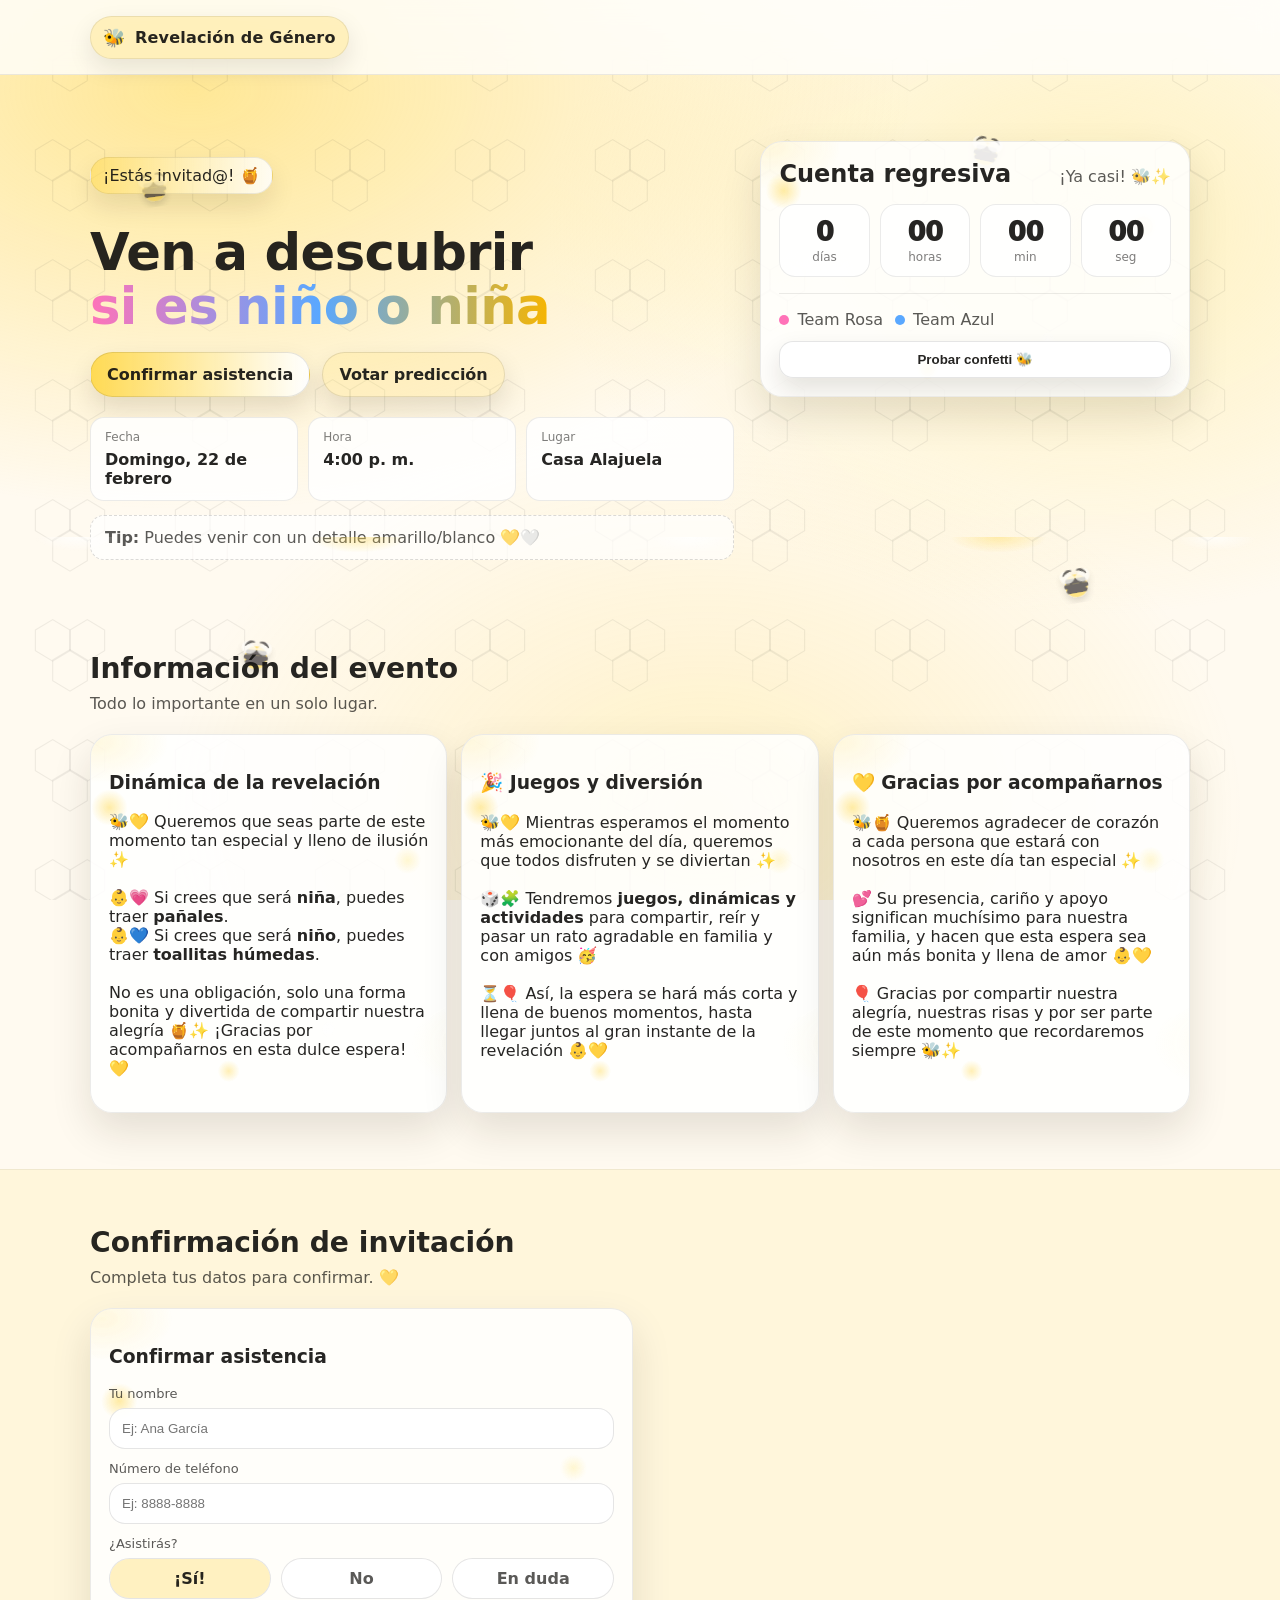
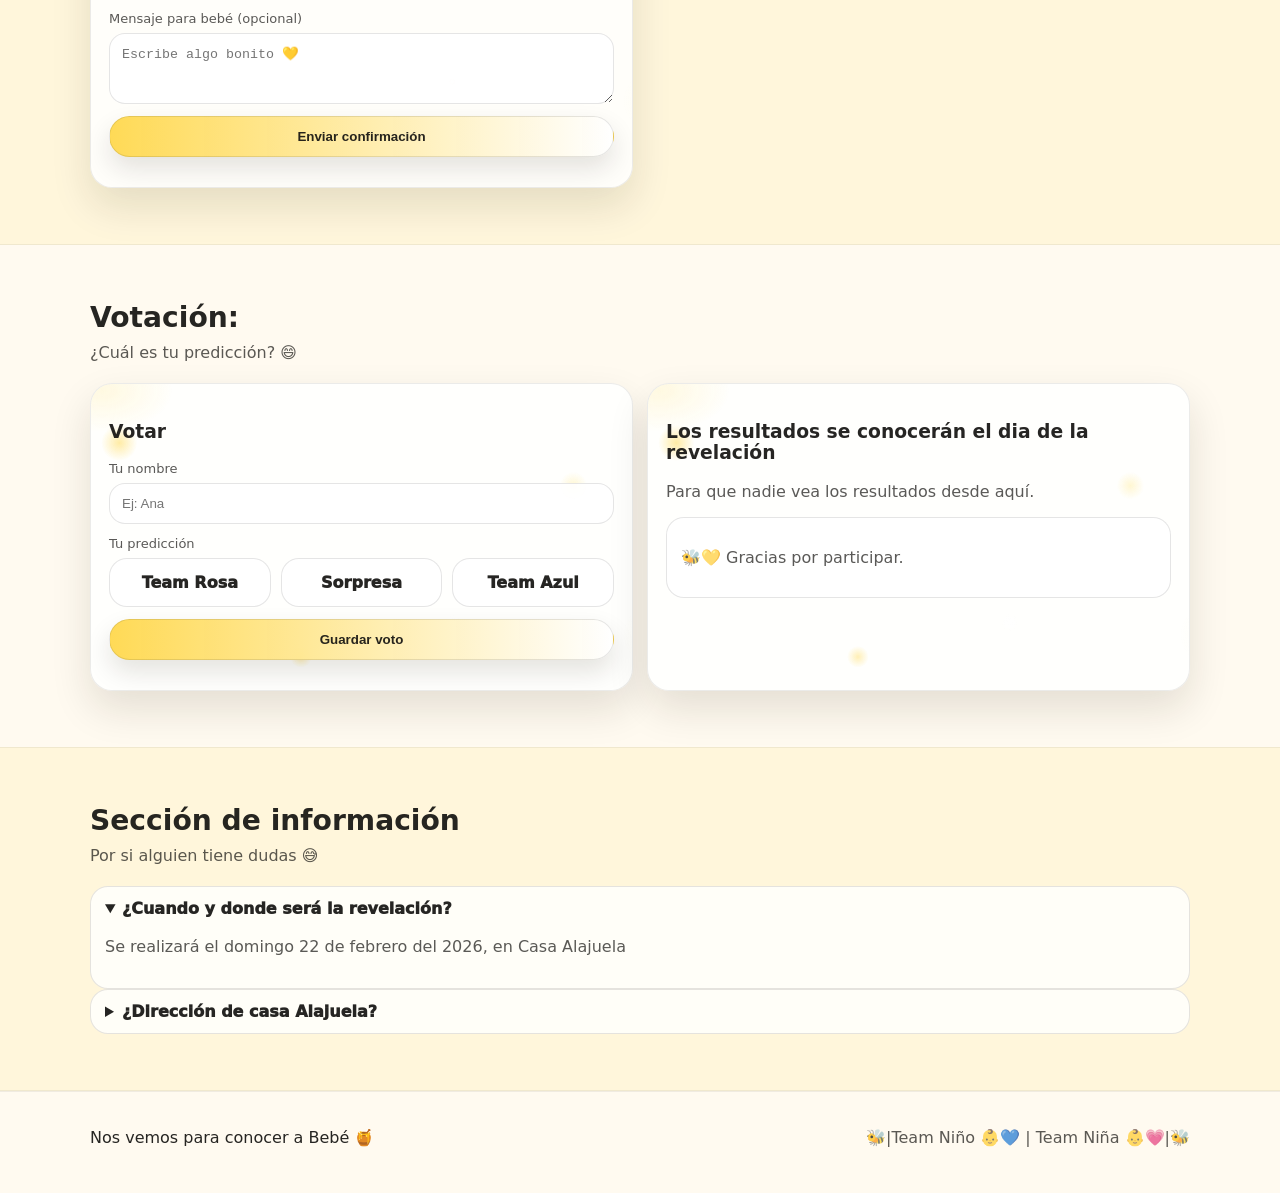
==== commit ad1edec1: "Fin" ====
--- a/index.html
+++ b/index.html
@@ -27,13 +27,6 @@
         <span class="brand__text">Revelación de Género</span>
       </a>
 
-      <nav class="nav">
-        <a href="#info">Info</a>
-        <a href="#rsvp">Confirmar</a>
-        <a href="#vota">Votación</a>
-        <a href="#preguntas">FAQ</a>
-      </nav>
-
       <button class="icon-btn" id="menuBtn" aria-label="Abrir menú" aria-expanded="false">
         <span class="icon-btn__bar"></span>
         <span class="icon-btn__bar"></span>
@@ -49,9 +42,6 @@
         <div class="hero__copy">
           <p class="pill">¡Estás invitad@! 🍯</p>
           <h1 class="hero__title">Ven a descubrir<br><span class="gradient">si es niño o niña</span></h1>
-          <p class="hero__subtitle">
-            Aquí encontrarás la info del evento, la confirmación (RSVP) y una votación divertida.
-          </p>
 
           <div class="hero__cta">
             <a class="btn btn--primary" href="#rsvp">Confirmar asistencia</a>
@@ -115,10 +105,6 @@
                 <span class="mini__dot mini__dot--blue"></span>
                 <span>Team Azul</span>
               </div>
-              <div class="mini__item">
-                <span class="mini__dot mini__dot--gold"></span>
-                <span>Sorpresa</span>
-              </div>
             </div>
 
             <button class="btn btn--tiny" id="confettiBtn" type="button">Probar confetti 🐝</button>
@@ -138,19 +124,48 @@
 
         <div class="grid-3">
           <article class="card">
-            <h3>Info 1</h3>
-            <p>Lorem ipsum dolor sit amet consectetur adipisicing elit. Debitis mollitia cumque expedita exercitationem ullam deleniti ad doloribus deserunt non ut laudantium magni minima quis accusantium suscipit incidunt facilis, facere quisquam.</p>
-          </article>
+  <h3>Dinámica de la revelación</h3>
+  <p>
+    🐝💛 Queremos que seas parte de este momento tan especial y lleno de ilusión ✨<br><br>
+
+    👶💗 Si crees que será <strong>niña</strong>, puedes traer <strong>pañales</strong>.<br>
+    👶💙 Si crees que será <strong>niño</strong>, puedes traer <strong>toallitas húmedas</strong>.<br><br>
+
+    No es una obligación, solo una forma bonita y divertida de compartir nuestra alegría 🍯✨  
+    ¡Gracias por acompañarnos en esta dulce espera! 💛
+  </p>
+</article>
+
 
           <article class="card">
-            <h3>Info 2</h3>
-            <p>Lorem ipsum dolor, sit amet consectetur adipisicing elit. Quam accusantium, sit iusto ratione nostrum exercitationem, officiis quis culpa ea facilis rerum, tenetur quidem vero fugiat eum consequuntur praesentium voluptates et.</p>
-          </article>
+  <h3>🎉 Juegos y diversión</h3>
+  <p>
+    🐝💛 Mientras esperamos el momento más emocionante del día,
+    queremos que todos disfruten y se diviertan ✨<br><br>
+
+    🎲🧩 Tendremos <strong>juegos, dinámicas y actividades</strong> para compartir,
+    reír y pasar un rato agradable en familia y con amigos 🥳<br><br>
+
+    ⏳🎈 Así, la espera se hará más corta y llena de buenos momentos,
+    hasta llegar juntos al gran instante de la revelación 👶💛
+  </p>
+</article>
+
 
           <article class="card">
-            <h3>Info 3</h3>
-            <p>Lorem ipsum dolor sit amet consectetur adipisicing elit. Vero accusantium aspernatur, et sunt vitae consectetur corporis quas placeat accusamus obcaecati at recusandae debitis magni quidem optio sint iure nihil necessitatibus?, 🍯</p>
-          </article>
+  <h3>💛 Gracias por acompañarnos</h3>
+  <p>
+    🐝🍯 Queremos agradecer de corazón a cada persona que estará con nosotros
+    en este día tan especial ✨<br><br>
+
+    💕 Su presencia, cariño y apoyo significan muchísimo para nuestra familia,
+    y hacen que esta espera sea aún más bonita y llena de amor 👶💛<br><br>
+
+    🎈 Gracias por compartir nuestra alegría, nuestras risas
+    y por ser parte de este momento que recordaremos siempre 🐝✨
+  </p>
+</article>
+
         </div>
       </div>
     </section>
@@ -183,14 +198,14 @@
                   <label class="segmented__item">
                     <input type="radio" name="attend" value="si" checked />
                     <span>¡Sí!</span>
+                  </label>                  
+                  <label class="segmented__item">
+                    <input type="radio" name="attend" value="no" />
+                    <span>No</span>
                   </label>
                   <label class="segmented__item">
                     <input type="radio" name="attend" value="talvez" />
                     <span>En duda</span>
-                  </label>
-                  <label class="segmented__item">
-                    <input type="radio" name="attend" value="no" />
-                    <span>No</span>
                   </label>
                 </div>
               </div>
@@ -232,14 +247,14 @@
                     <input type="radio" name="vote" value="rosa" required />
                     <span>Team Rosa</span>
                   </label>
-                  <label class="choice choice--blue">
-                    <input type="radio" name="vote" value="azul" />
-                    <span>Team Azul</span>
-                  </label>
                   <label class="choice choice--gold">
                     <input type="radio" name="vote" value="sorpresa" />
                     <span>Sorpresa</span>
                   </label>
+                  <label class="choice choice--blue">
+                    <input type="radio" name="vote" value="azul" />
+                    <span>Team Azul</span>
+                  </label>                  
                 </div>
               </div>
 
@@ -265,7 +280,7 @@
     <section class="section section--soft" id="preguntas">
       <div class="container">
         <div class="section__head">
-          <h2>Seccion de preguntas frecuentes</h2>
+          <h2>Sección de información</h2>
           <p>Por si alguien tiene dudas 😅</p>
         </div>
 
@@ -276,17 +291,43 @@
           </details>
 
           <details class="details">
-            <summary>¿Dirección de casa Alajuela?</summary>
-            <p>Alajuela centro, Barrios San Martin 100 noroeste del antiguo puente de teneria.</p>
-          </details>
+  <summary>¿Dirección de casa Alajuela?</summary>
+
+  <p>
+    Alajuela centro, Barrio San Martín, 100 m noroeste del antiguo puente de Tenería.
+  </p>
+
+  <div class="map-embed">
+  <iframe
+    src="https://www.google.com/maps/embed?pb=!1m17!1m12!1m3!1d412.97370104025134!2d-84.21536386341096!3d10.02592641229927!2m3!1f0!2f0!3f0!3m2!1i1024!2i768!4f13.1!3m2!1m1!2s!5e0!3m2!1ses!2scr!4v1767929915551!5m2!1ses!2scr"
+    allowfullscreen
+    loading="lazy"
+    referrerpolicy="no-referrer-when-downgrade">
+  </iframe>
+</div>
+
+
+  <p style="margin-top:10px;">
+    📍
+    <a
+      href="https://www.google.com/maps?q=10.02592641229927,-84.21536386341096"
+      target="_blank"
+      rel="noopener"
+      style="font-weight:700; text-decoration:underline;"
+    >
+      Abrir en Google Maps
+    </a>
+  </p>
+</details>
+
         </div>
       </div>
     </section>
 
     <footer class="footer">
       <div class="container footer__inner">
-        <p>Hecho con cariño 🍯</p>
-        <p class="muted">Tema: amarillo + blanco + abejitas 🐝</p>
+        <p>Nos vemos para conocer a Bebé 🍯</p>
+        <p class="muted">🐝|Team Niño 👶💙 | Team Niña 👶💗|🐝</p>
       </div>
     </footer>
 
--- a/css/styles.css
+++ b/css/styles.css
@@ -569,7 +569,7 @@
 }
 
 /* Responsive */
-@media (max-width: 920px){
+@media (max-width: 480px){
   .hero__grid{grid-template-columns: 1fr; }
   .nav{display:none}
   .icon-btn{display:flex}
@@ -580,3 +580,79 @@
   .hero__stats{grid-template-columns: 1fr; }
   .kpis{grid-template-columns: 1fr}
 }
+
+/* Mapa responsive (Google Maps iframe) */
+.map-embed{
+  margin-top: 12px;
+  border-radius: 16px;
+  overflow: hidden;
+  border: 1px solid rgba(0,0,0,.10);
+  background: rgba(255,255,255,.65);
+  aspect-ratio: 16 / 10; /* buen tamaño en móvil */
+  width: 100%;
+}
+
+.map-embed iframe{
+  width: 100%;
+  height: 100%;
+  border: 0;
+  display: block;
+}
+
+/* 🍯 Miel visible y animada (sin interacción) */
+.card{
+  position: relative;
+  overflow: hidden;
+}
+
+/* Asegura que el contenido quede arriba */
+.card > *{
+  position: relative;
+  z-index: 2;
+}
+
+/* Capa de miel 1 */
+.card::before{
+  content:"";
+  position:absolute;
+  inset:-20%;
+  z-index: 1;
+  background:
+    radial-gradient(30px 30px at 18% 28%, rgba(255,216,77,.55), transparent 60%),
+    radial-gradient(22px 22px at 78% 38%, rgba(255,238,166,.55), transparent 62%),
+    radial-gradient(18px 18px at 42% 78%, rgba(255,216,77,.45), transparent 60%),
+    radial-gradient(14px 14px at 62% 70%, rgba(255,255,255,.45), transparent 60%);
+  filter: blur(0.2px);
+  opacity: .9;
+  animation: honeyDrift 10s ease-in-out infinite;
+  pointer-events:none;
+}
+
+/* Capa de miel 2 (brillito) */
+.card::after{
+  content:"";
+  position:absolute;
+  inset:-30%;
+  z-index: 1;
+  background:
+    radial-gradient(120px 70px at 20% 20%, rgba(255,216,77,.18), transparent 60%),
+    radial-gradient(140px 80px at 90% 70%, rgba(255,238,166,.16), transparent 62%);
+  opacity: .9;
+  animation: honeyDrift2 16s ease-in-out infinite;
+  pointer-events:none;
+}
+
+@keyframes honeyDrift{
+  0%,100%{ transform: translateX(0) translateY(0) scale(1); }
+  50%{ transform: translateX(10px) translateY(-10px) scale(1.02); }
+}
+
+@keyframes honeyDrift2{
+  0%,100%{ transform: translateX(0) translateY(0); }
+  50%{ transform: translateX(-12px) translateY(8px); }
+}
+
+/* Accesibilidad */
+@media (prefers-reduced-motion: reduce){
+  .card::before, .card::after{ animation:none; }
+}
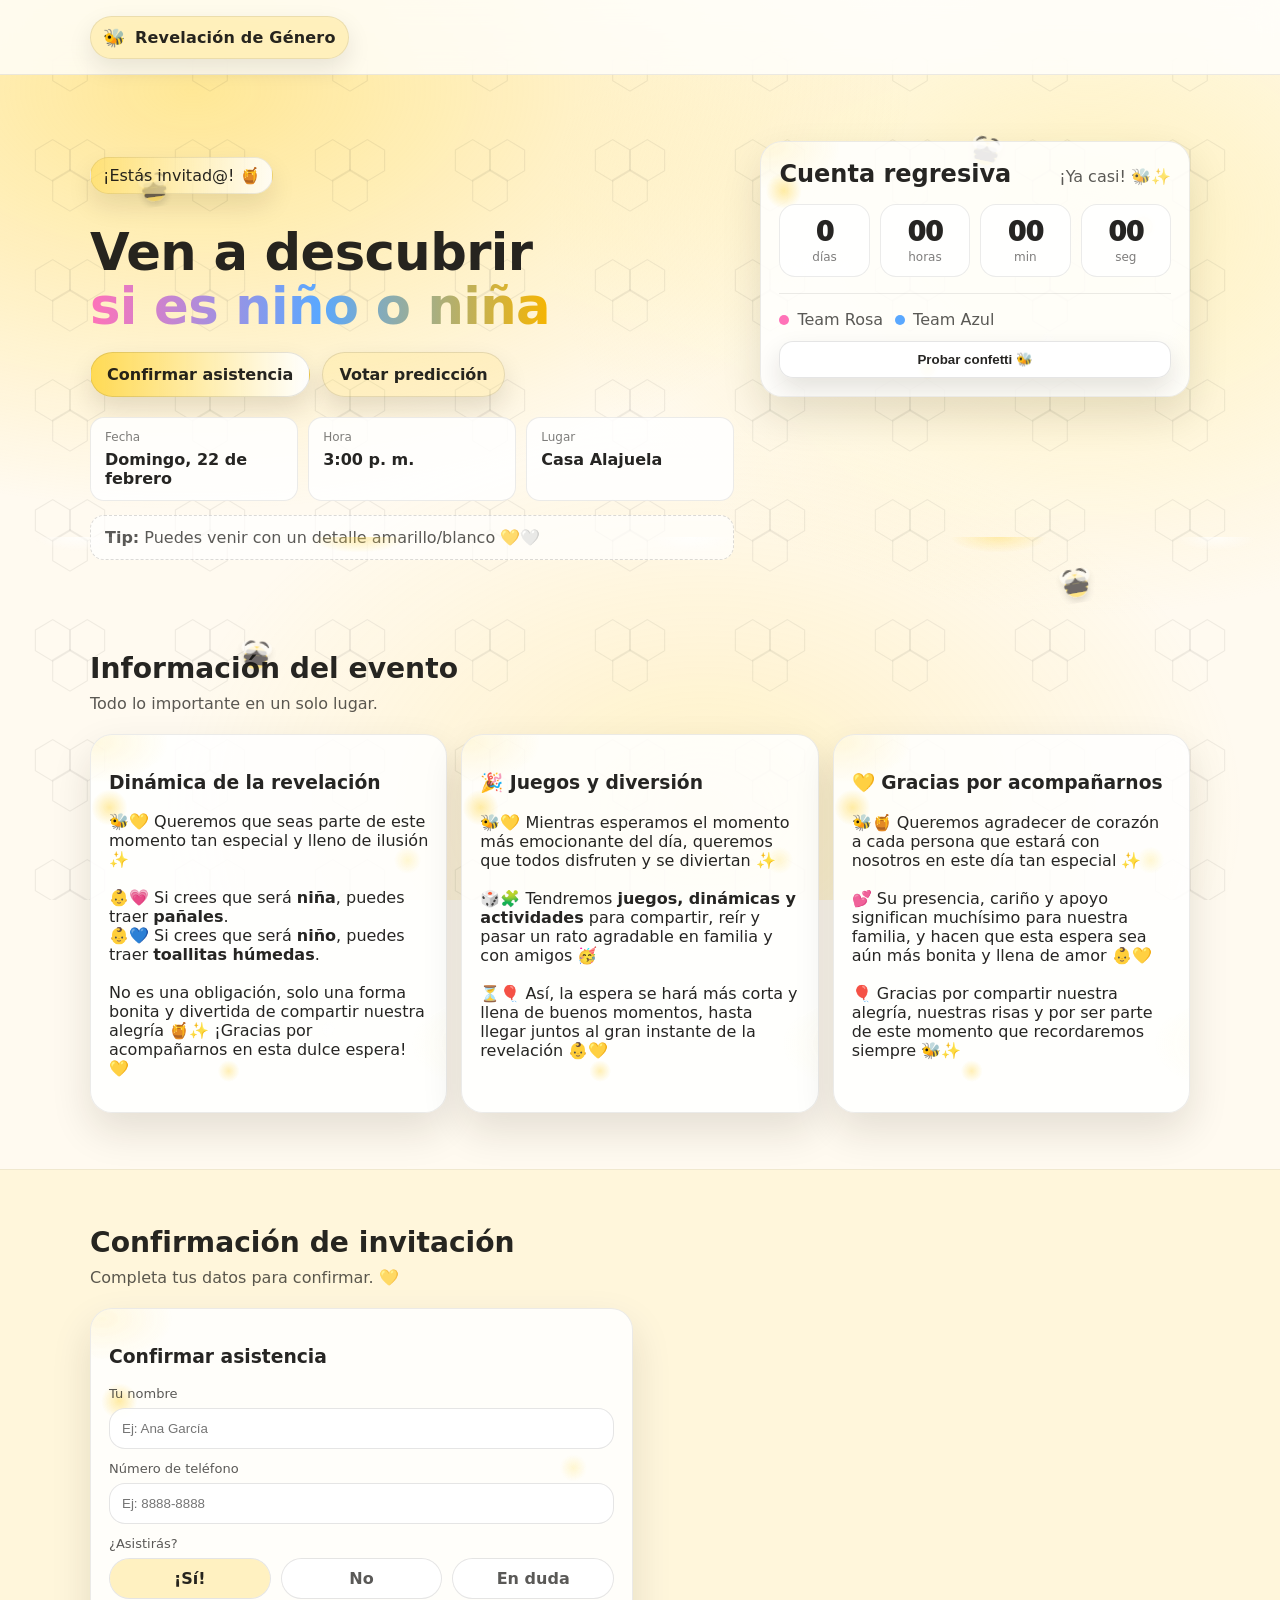
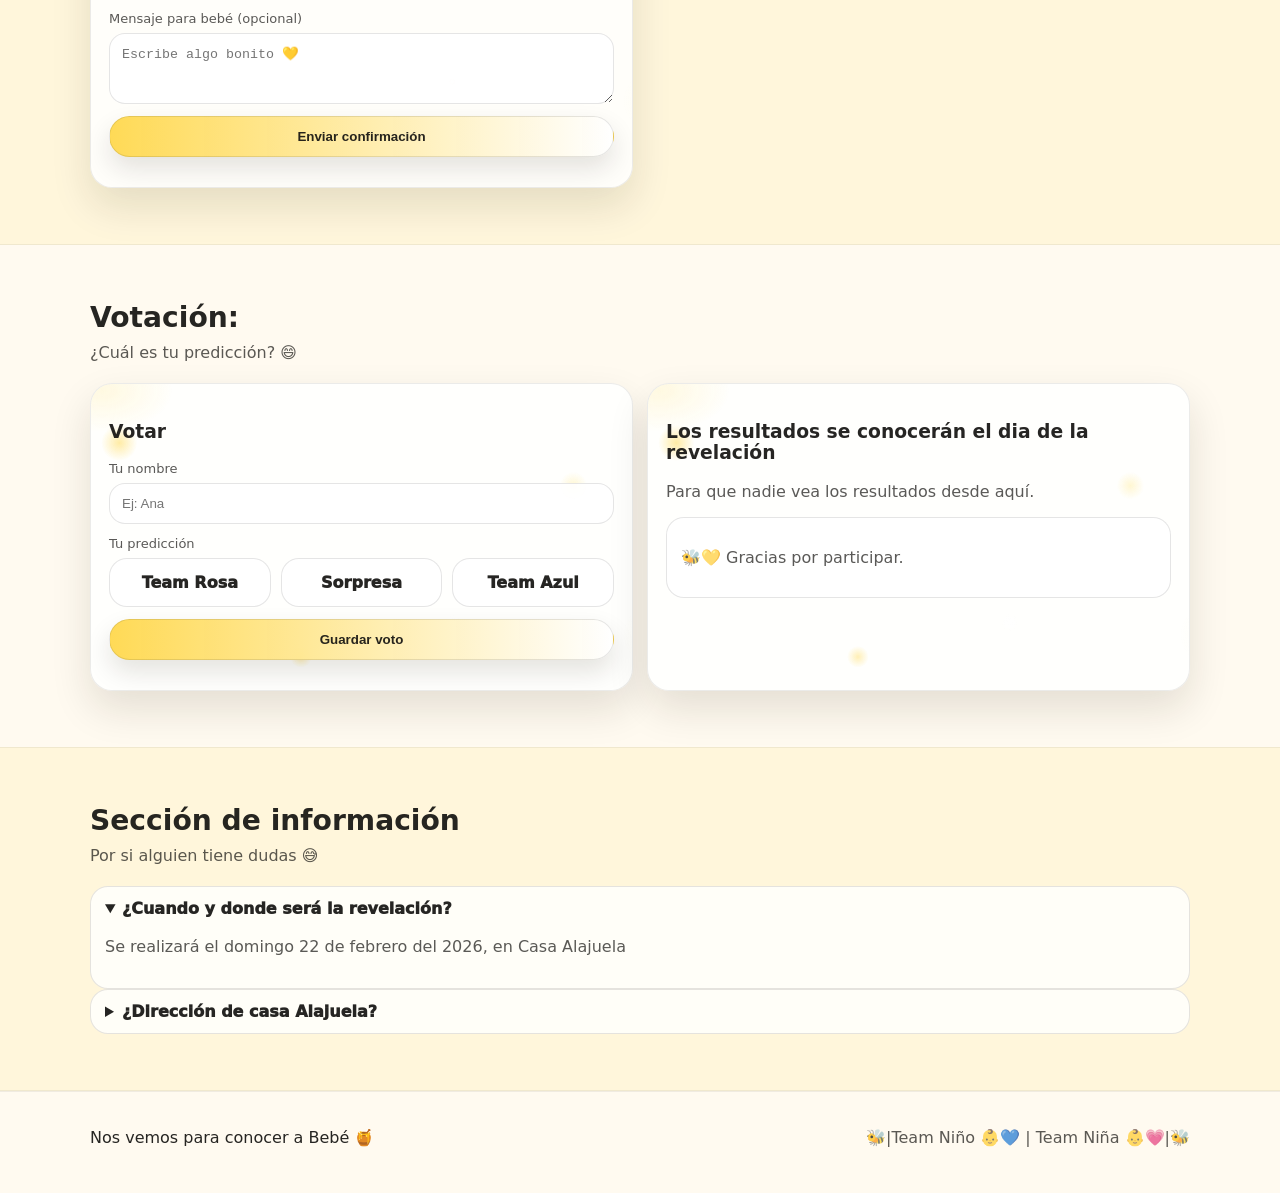
==== commit 68c6e4d5: "Time" ====
--- a/index.html
+++ b/index.html
@@ -55,7 +55,7 @@
             </div>
             <div class="stat" role="listitem">
               <span class="stat__label">Hora</span>
-              <span class="stat__value" id="evtHora">4:00 p. m.</span>
+              <span class="stat__value" id="evtHora">3:00 p. m.</span>
             </div>
             <div class="stat" role="listitem">
               <span class="stat__label">Lugar</span>
